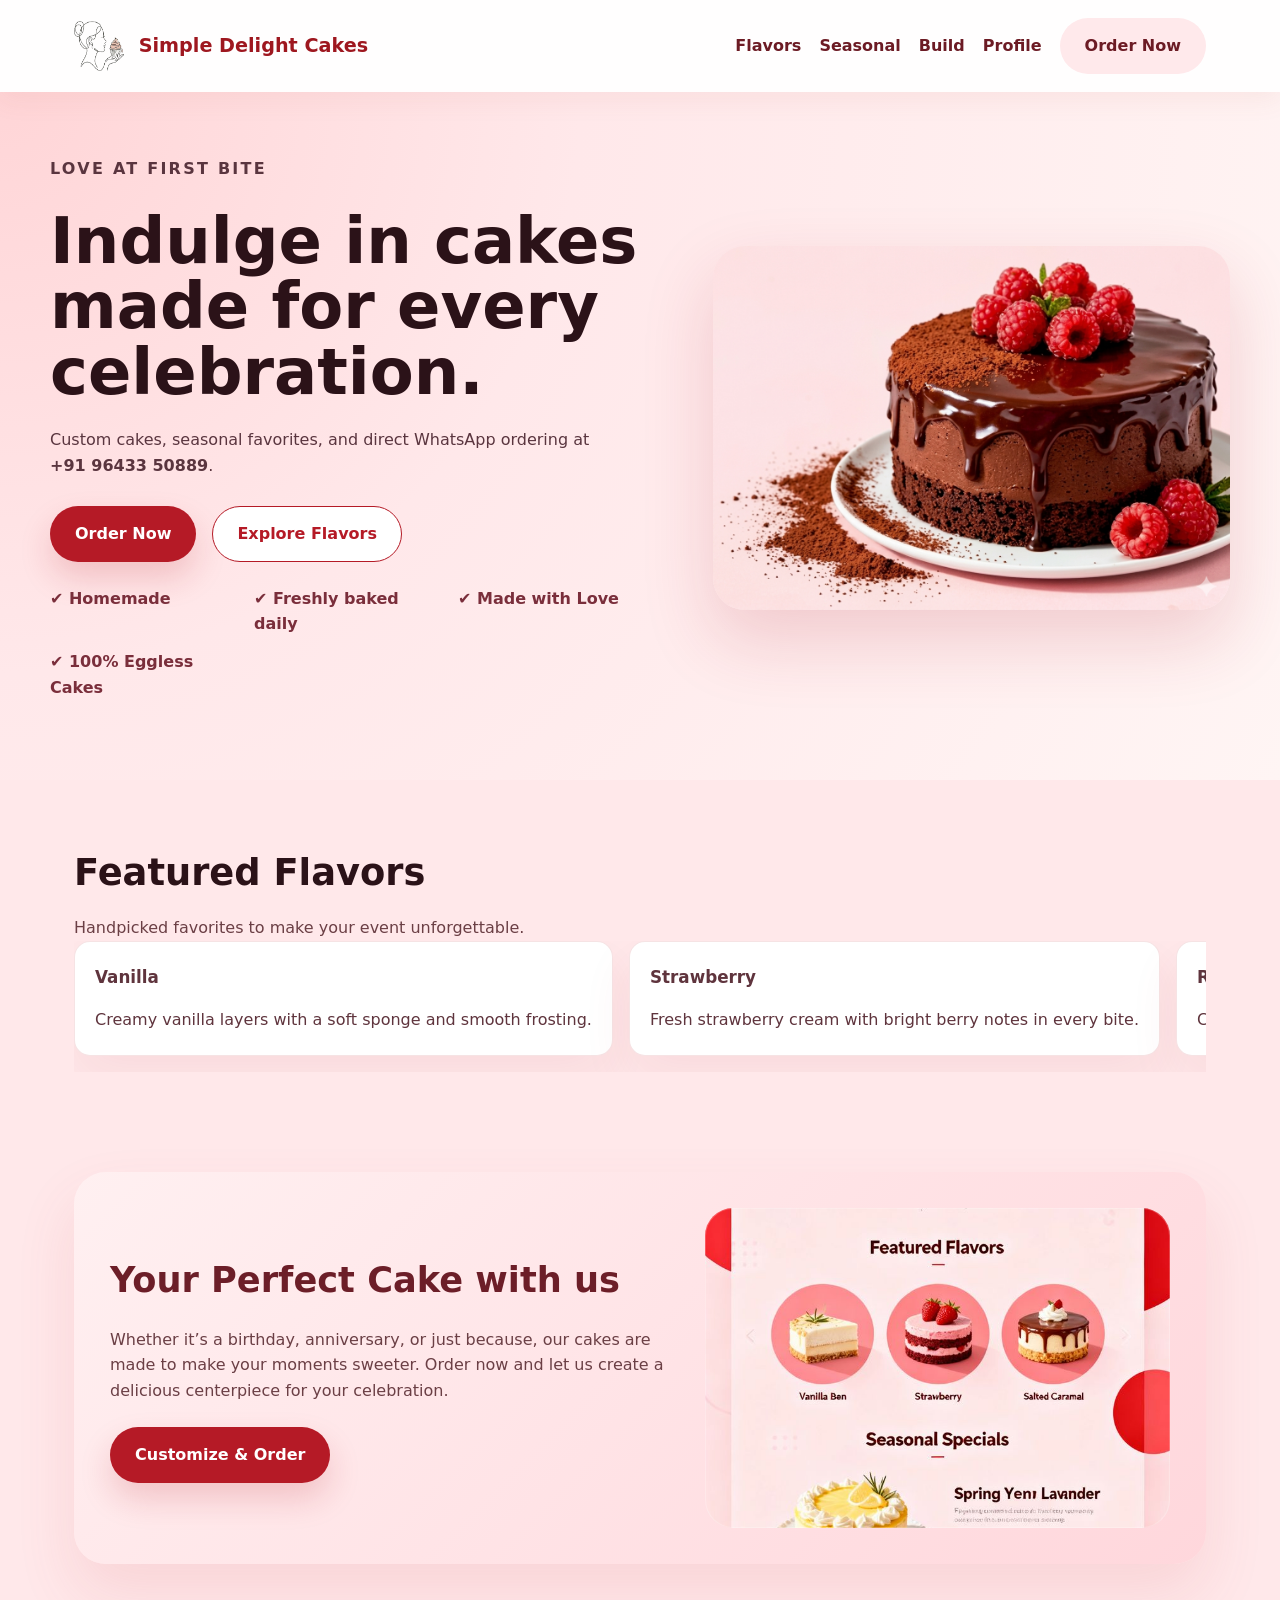
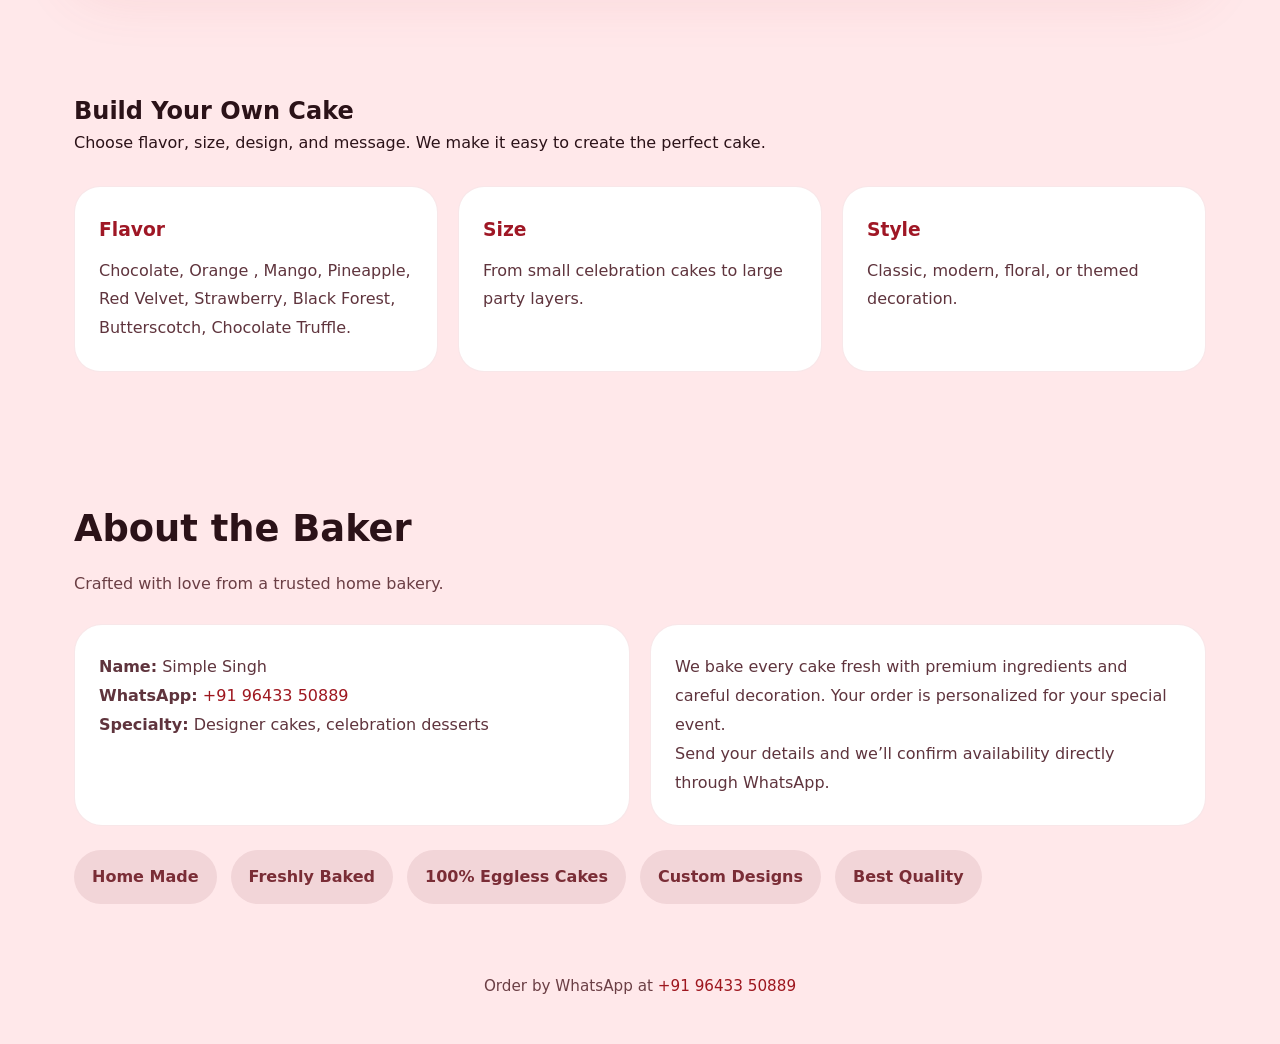
==== index.html @ 1539aa95 "Initial commit: Simple delight cake project" ====
<!doctype html>
<html lang="en">
  <head>
    <meta charset="UTF-8" />
    <meta name="viewport" content="width=device-width, initial-scale=1.0" />
    <title>Simple Delight Cake</title>
    <link rel="stylesheet" href="styles.css" />
  </head>
  <body>
    <header class="site-header">
      <div class="header-inner">
        <a class="logo" href="index.html">
          <img
            src="Logo_1.png"
            alt="Simple Delight Cakes logo"
            style="
              width: 50px;
              height: 50px;
              margin-right: 8px;
              vertical-align: middle;
            "
          />
          Simple Delight Cakes
        </a>
        <button class="hamburger" id="hamburgerBtn">
          <span></span>
          <span></span>
          <span></span>
        </button>
        <nav class="nav-links" id="navLinks">
          <a href="#flavors">Flavors</a>
          <a href="#specials">Seasonal</a>
          <a href="#build">Build</a>
          <a href="#profile">Profile</a>
          <a class="button tertiary" href="order.html">Order Now</a>
        </nav>
      </div>
    </header>

    <main>
      <section class="hero">
        <div class="hero-grid">
          <div class="hero-copy">
            <p class="eyebrow">Love at first bite</p>
            <h1>Indulge in cakes made for every celebration.</h1>
            <p>
              Custom cakes, seasonal favorites, and direct WhatsApp ordering at
              <strong>+91 96433 50889</strong>.
            </p>
            <div class="hero-actions">
              <a class="button primary" href="order.html">Order Now</a>
              <a class="button secondary" href="#flavors">Explore Flavors</a>
            </div>
            <div class="hero-notes">
              <span>✔ Homemade</span>
              <span>✔ Freshly baked daily</span>
              <span>✔ Made with Love</span>
              <span>✔ 100% Eggless Cakes</span>
            </div>
          </div>
          <div class="hero-image">
            <img src="Cake_1.png" alt="Chocolate cake with raspberries" />
          </div>
        </div>
      </section>

<section id="flavors" class="section featured">
  <div class="section-heading">
    <h2>Featured Flavors</h2>
    <p>Handpicked favorites to make your event unforgettable.</p>
  </div>

  <div class="carousel-wrapper">
    <div class="carousel-track" id="carouselTrack">
      <article class="feature-card">
        <p class="feature-title">Vanilla</p>
        <p>Creamy vanilla layers with a soft sponge and smooth frosting.</p>
      </article>
      <article class="feature-card">
        <p class="feature-title">Strawberry</p>
        <p>Fresh strawberry cream with bright berry notes in every bite.</p>
      </article>
      <article class="feature-card">
        <p class="feature-title">Red Velvet</p>
        <p>Classic red velvet cake with rich cream cheese frosting and velvety texture.</p>
      </article>
      <article class="feature-card">
        <p class="feature-title">Chocolate</p>
        <p>Rich dark chocolate sponge with silky ganache and cocoa cream.</p>
      </article>
    </div>

    <!-- Dot indicators -->
    <div class="carousel-dots" id="carouselDots"></div>
  </div>
</section>

      <section id="specials" class="section special-highlight">
        <div class="special-card">
          <div class="special-copy">
            
            <h2>Your Perfect Cake with us</h2>
            <p>
                Whether it’s a birthday, anniversary, or just because, our cakes
                are made to make your moments sweeter. Order now and let us
                create a delicious centerpiece for your celebration.
            </p>
            <a class="button primary" href="order.html">Customize & Order</a>
          </div>
          <div class="special-image"></div>
        </div>
      </section>

      <section id="build" class="section build-section">
        <div class="build-copy">
          <h2>Build Your Own Cake</h2>
          <p>
            Choose flavor, size, design, and message. We make it easy to create
            the perfect cake.
          </p>
        </div>
        <div class="build-grid">
          <div class="build-card">
            <h3>Flavor</h3>
            <p>
              Chocolate, Orange , Mango, Pineapple, Red Velvet, Strawberry,
              Black Forest, Butterscotch, Chocolate Truffle.
            </p>
          </div>
          <div class="build-card">
            <h3>Size</h3>
            <p>From small celebration cakes to large party layers.</p>
          </div>
          <div class="build-card">
            <h3>Style</h3>
            <p>Classic, modern, floral, or themed decoration.</p>
          </div>
        </div>
      </section>

      <section id="profile" class="section profile-section">
        <div class="section-heading">
          <h2>About the Baker</h2>
          <p>Crafted with love from a trusted home bakery.</p>
        </div>
        <div class="profile-grid">
          <div class="profile-card">
            <p><strong>Name:</strong> Simple Singh</p>
            <p>
              <strong>WhatsApp:</strong>
              <a
                href="https://wa.me/919643350889"
                target="_blank"
                rel="noreferrer"
                >+91 96433 50889</a
              >
            </p>
            <p>
              <strong>Specialty:</strong> Designer cakes, celebration desserts
            </p>
          </div>
          <div class="profile-card">
            <p>
              We bake every cake fresh with premium ingredients and careful
              decoration. Your order is personalized for your special event.
            </p>
            <p>
              Send your details and we’ll confirm availability directly through
              WhatsApp.
            </p>
          </div>
        </div>
        <div class="rating-row" , style="margin-top: 24px">
          <div class="rating-pill">Home Made</div>
          <div class="rating-pill">Freshly Baked</div>
          <div class="rating-pill">100% Eggless Cakes</div>
          <div class="rating-pill">Custom Designs</div>
          <div class="rating-pill">Best Quality</div>
        </div>
      </section>
    </main>

    <footer class="footer">
      <p>
        Order by WhatsApp at
        <a href="https://wa.me/919643350889" target="_blank" rel="noreferrer"
          >+91 96433 50889</a
        >
      </p>
    </footer>

    <script>
      const hamburgerBtn = document.getElementById('hamburgerBtn');
      const navLinks = document.getElementById('navLinks');

      hamburgerBtn.addEventListener('click', () => {
        hamburgerBtn.classList.toggle('active');
        navLinks.classList.toggle('active');
      });

      // Close menu when a link is clicked
      navLinks.querySelectorAll('a').forEach(link => {
        link.addEventListener('click', () => {
          hamburgerBtn.classList.remove('active');
          navLinks.classList.remove('active');
        });
      });
    </script>
  </body>
</html>
---- styles.css ----
* {
  box-sizing: border-box;
  margin: 0;
  padding: 0;
}

body {
  font-family: Inter, system-ui, sans-serif;
  line-height: 1.6;
  color: #2b1218;
  background: #ffe8ea;
}

a {
  color: #9e171f;
  text-decoration: none;
}

button,
input,
select,
textarea {
  font-family: inherit;
}

.site-header {
  position: sticky;
  top: 0;
  z-index: 20;
  background: rgba(255, 255, 255, 0.95);
  backdrop-filter: blur(12px);
  box-shadow: 0 8px 24px rgba(184, 88, 74, 0.08);
}

.site-header.alt {
  background: #fff4f2;
  box-shadow: 0 8px 24px rgba(188, 105, 95, 0.08);
}

.header-inner {
  max-width: 1180px;
  margin: 0 auto;
  padding: 18px 24px;
  display: flex;
  align-items: center;
  justify-content: space-between;
  gap: 16px;
}

.logo {
  font-size: 1.2rem;
  font-weight: 800;
  color: #9e171f;
}

.nav-links {
  display: flex;
  flex-wrap: wrap;
  align-items: center;
  gap: 18px;
}

.nav-links a {
  color: #6c1b24;
  font-weight: 600;
}

.hamburger {
  display: none;
  flex-direction: column;
  background: none;
  border: none;
  cursor: pointer;
  padding: 6px;
  gap: 5px;
}

.hamburger span {
  width: 28px;
  height: 3px;
  background: #9e171f;
  border-radius: 2px;
  transition: all 0.3s ease;
}

.hamburger.active span:nth-child(1) {
  transform: rotate(45deg) translate(10px, 10px);
}

.hamburger.active span:nth-child(2) {
  opacity: 0;
}

.hamburger.active span:nth-child(3) {
  transform: rotate(-45deg) translate(7px, -7px);
}

.button {
  display: inline-flex;
  align-items: center;
  justify-content: center;
  padding: 14px 24px;
  border-radius: 999px;
  border: 1px solid transparent;
  font-weight: 700;
  transition: transform 0.2s ease, box-shadow 0.2s ease, background 0.2s ease;
}

.button:hover {
  transform: translateY(-1px);
}

.primary {
  background: #b51a26;
  color: #fff;
  box-shadow: 0 16px 32px rgba(181, 26, 38, 0.18);
}

.secondary {
  background: #fff;
  color: #b51a26;
  border-color: #b51a26;
}

.tertiary {
  background: #ffe9eb;
  color: #b51a26;
}

.hero {
  padding: 64px 24px 80px;
  background: radial-gradient(circle at top left, #ffd5d7 0%, #ffe8ea 40%, #fff5f4 100%);
}

.hero-grid {
  max-width: 1180px;
  margin: 0 auto;
  display: grid;
  grid-template-columns: 1.1fr 0.9fr;
  align-items: center;
  gap: 32px;
}

.hero-copy {
  max-width: 600px;
}

.eyebrow {
  color: #c72531;
  font-weight: 700;
  letter-spacing: 0.14em;
  text-transform: uppercase;
  margin-bottom: 18px;
}

.hero h1 {
  font-size: clamp(2.8rem, 5vw, 4.4rem);
  line-height: 1.02;
  margin-bottom: 22px;
}

.hero p {
  color: #5a353f;
  margin-bottom: 28px;
  max-width: 580px;
}

.hero-actions {
  display: flex;
  flex-wrap: wrap;
  gap: 16px;
  margin-bottom: 24px;
}

.hero-notes {
  display: grid;
  grid-template-columns: repeat(3, minmax(0, 1fr));
  gap: 12px;
  color: #7a2e3b;
  font-weight: 600;
}

.hero-image {
  display: flex;
  justify-content: center;
  align-items: center;
}

.hero-image img {
  width: 100%;
  max-width: 560px;
  border-radius: 32px;
  box-shadow: 0 30px 70px rgba(177, 40, 57, 0.18);
}

.section {
  padding: 64px 24px;
  max-width: 1180px;
  margin: 0 auto;
}

.section-heading h2 {
  font-size: 2.3rem;
  margin-bottom: 12px;
}

.section-heading p {
  color: #6b3f45;
  max-width: 720px;
}

.featured-grid,
.build-grid,
.profile-grid,
.order-grid {
  display: grid;
  gap: 20px;
}

.featured-grid {
  grid-template-columns: repeat(3, minmax(220px, 1fr));
  margin-top: 32px;
}

.feature-card {
  background: #fff;
  padding: 28px 24px;
  border-radius: 28px;
  border: 1px solid rgba(181, 26, 38, 0.12);
  box-shadow: 0 22px 50px rgba(173, 68, 78, 0.08);
}

.feature-title {
  display: inline-flex;
  font-size: 1.05rem;
  font-weight: 800;
  margin-bottom: 14px;
  color: #9d1727;
}

.feature-card p {
  color: #5f343d;
  line-height: 1.8;
}

.special-highlight {
  padding-top: 36px;
}

.special-card {
  display: grid;
  grid-template-columns: 1.1fr 0.9fr;
  gap: 26px;
  align-items: center;
  background: linear-gradient(135deg, #fff0f1 0%, #ffd7dc 100%);
  padding: 36px;
  border-radius: 32px;
  box-shadow: 0 30px 60px rgba(206, 74, 84, 0.12);
}

.section-label {
  display: inline-flex;
  background: #b9242f;
  color: #fff;
  padding: 10px 16px;
  border-radius: 999px;
  font-size: 0.88rem;
  font-weight: 700;
  margin-bottom: 18px;
}

.special-card h2 {
  font-size: 2.2rem;
  margin-bottom: 18px;
  color: #6c1e28;
}

.special-card p {
  max-width: 560px;
  color: #6b3f45;
  margin-bottom: 24px;
}

.special-meta {
  display: flex;
  flex-wrap: wrap;
  gap: 12px;
  margin-bottom: 28px;
  color: #7b2e39;
  font-weight: 600;
}

.special-image {
  min-height: 320px;
  border-radius: 28px;
  background: url('Cake_theme.jpeg') center/cover no-repeat;
  box-shadow: inset 0 0 0 1px rgba(255,255,255,0.22);
}

.build-copy {
  margin-bottom: 30px;
}

.build-grid {
  grid-template-columns: repeat(3, minmax(220px, 1fr));
}

.build-card {
  background: #fff;
  border-radius: 26px;
  padding: 28px 24px;
  border: 1px solid rgba(181, 26, 38, 0.1);
}

.build-card h3 {
  margin-bottom: 12px;
  color: #9f1725;
}

.build-card p {
  color: #5f343d;
  line-height: 1.8;
}

.profile-section {
  padding-bottom: 44px;
}

.profile-grid {
  grid-template-columns: repeat(2, minmax(240px, 1fr));
  margin-top: 28px;
}

.profile-card {
  background: #fff;
  border-radius: 28px;
  padding: 28px 24px;
  border: 1px solid rgba(181, 26, 38, 0.1);
}

.profile-card p {
  color: #5f343d;
  line-height: 1.8;
}

.rating-row {
  display: flex;
  flex-wrap: wrap;
  gap: 14px;
  margin-top: 24px;
}

.rating-pill {
  background: #f2d5d8;
  color: #7a2d36;
  padding: 14px 18px;
  border-radius: 999px;
  font-weight: 700;
}

.order-page {
  padding: 40px 24px 80px;
  max-width: 1180px;
  margin: 0 auto;
}

.order-hero {
  background: linear-gradient(135deg, #ffe8ea 0%, #fff8f6 100%);
  border-radius: 32px;
  padding: 44px 32px;
  margin-bottom: 32px;
  box-shadow: 0 24px 60px rgba(183, 92, 87, 0.09);
}

.order-hero-copy h1 {
  font-size: clamp(2rem, 4vw, 3rem);
  margin-bottom: 18px;
}

.order-hero-copy p {
  color: #6b3f45;
  max-width: 720px;
}

.order-grid {
  grid-template-columns: 1.5fr 0.9fr;
  gap: 24px;
}

.order-form-card,
.order-grid
.summary-card {
  background: #fff;
  border-radius: 28px;
  padding: 32px;
  box-shadow: 0 28px 60px rgba(183, 92, 87, 0.1);
  
  gap: 24px;
}

.order-form-card {
  display: flex;
  flex-direction: column;
}

.order-form-card form {
  width: 100%;
}

.summary-card h2,
.summary-card h3 {
  color: #8d171f;
  margin-bottom: 16px;
}

.summary-card p,
.summary-card ul {
  color: #5f343d;
  line-height: 1.8;
}

.summary-card ul {
  list-style: disc;
  padding-left: 18px;
  margin-top: 14px;
}

label {
  display: block;
  margin-bottom: 18px;
  color: #4a272e;
  font-weight: 700;
}

input,
select,
textarea {
  width: 100%;
  border: 1px solid #dfc7c8;
  border-radius: 18px;
  padding: 14px 16px;
  margin-top: 10px;
  font-size: 1rem;
  color: #2b1218;
  background: #fff;
}

textarea {
  resize: vertical;
}

.helper-text {
  margin-top: 18px;
  color: #7d4b52;
}

.footer {
  text-align: center;
  padding: 26px 24px 46px;
  color: #6b3f45;
  font-size: 0.95rem;
}

@media (max-width: 980px) {
  .hero-grid,
  .special-card,
  .order-grid,
  .featured-grid,
  .build-grid,
  .profile-grid {
    grid-template-columns: 1fr;
  }

  .hero-notes {
    grid-template-columns: 1fr;
  }
}

@media (max-width: 768px) {
  .hamburger {
    display: flex;
  }

  .nav-links {
    position: absolute;
    top: 100%;
    left: 0;
    right: 0;
    background: rgba(255, 255, 255, 0.98);
    backdrop-filter: blur(12px);
    flex-direction: column;
    gap: 0;
    max-height: 0;
    overflow: hidden;
    transition: max-height 0.3s ease;
    padding: 0;
    box-shadow: 0 8px 24px rgba(184, 88, 74, 0.12);
  }

  .nav-links.active {
    max-height: 500px;
    padding: 16px 0;
  }

  .nav-links a {
    display: block;
    padding: 14px 24px;
    border-bottom: 1px solid #f0e6e4;
  }

  .nav-links a:last-child {
    border-bottom: none;
  }

  .nav-links .button {
    margin: 12px 16px;
    width: calc(100% - 32px);
  }
}

@media (max-width: 640px) {
  .header-inner {
    flex-direction: row;
    align-items: center;
    justify-content: space-between;
  }

  .logo {
    font-size: 1rem;
  }

  .logo img {
    width: 40px !important;
    height: 40px !important;
    margin-right: 6px !important;
  }

  .hero h1 {
    font-size: 2.6rem;
  }

  .hero-actions {
    flex-direction: column;
  }

  .order-form-card,
  .summary-card {
    padding: 24px;
  }
}

/* In styles.css */
.carousel-wrapper {
  overflow: hidden;
  position: relative;
  width: 100%;        
}

.carousel-track {
  display: flex;
  transition: transform 0.5s ease;
  gap: 16px;
  will-change: transform;
}

.feature-card {
  min-width: calc(100% / 3 - 11px);
  flex-shrink: 0;
  background: #fff;
  border-radius: 16px;
  padding: 20px;
  box-sizing: border-box;  /* add this — prevents padding from overflowing */
  word-wrap: break-word;   /* add this — forces text to wrap */
  overflow-wrap: break-word;
}

/* Show 1 card on mobile */
@media (max-width: 640px) {
  .feature-card {
    min-width: 100%;
    max-width: 100%;

  }
}

/* Show 2 cards on tablet */
@media (min-width: 641px) and (max-width: 1024px) {
  .feature-card {
    min-width: calc(50% - 8px);
  }
}

.carousel-dots {
  display: flex;
  justify-content: center;
  gap: 8px;
  margin-top: 16px;
}

.carousel-dots .dot {
  width: 8px;
  height: 8px;
  border-radius: 50%;
  background: #ddd;
  cursor: pointer;
  transition: background 0.3s;
}

.carousel-dots .dot.active {
  background: #8b1a1a; /* match your brand color */
}
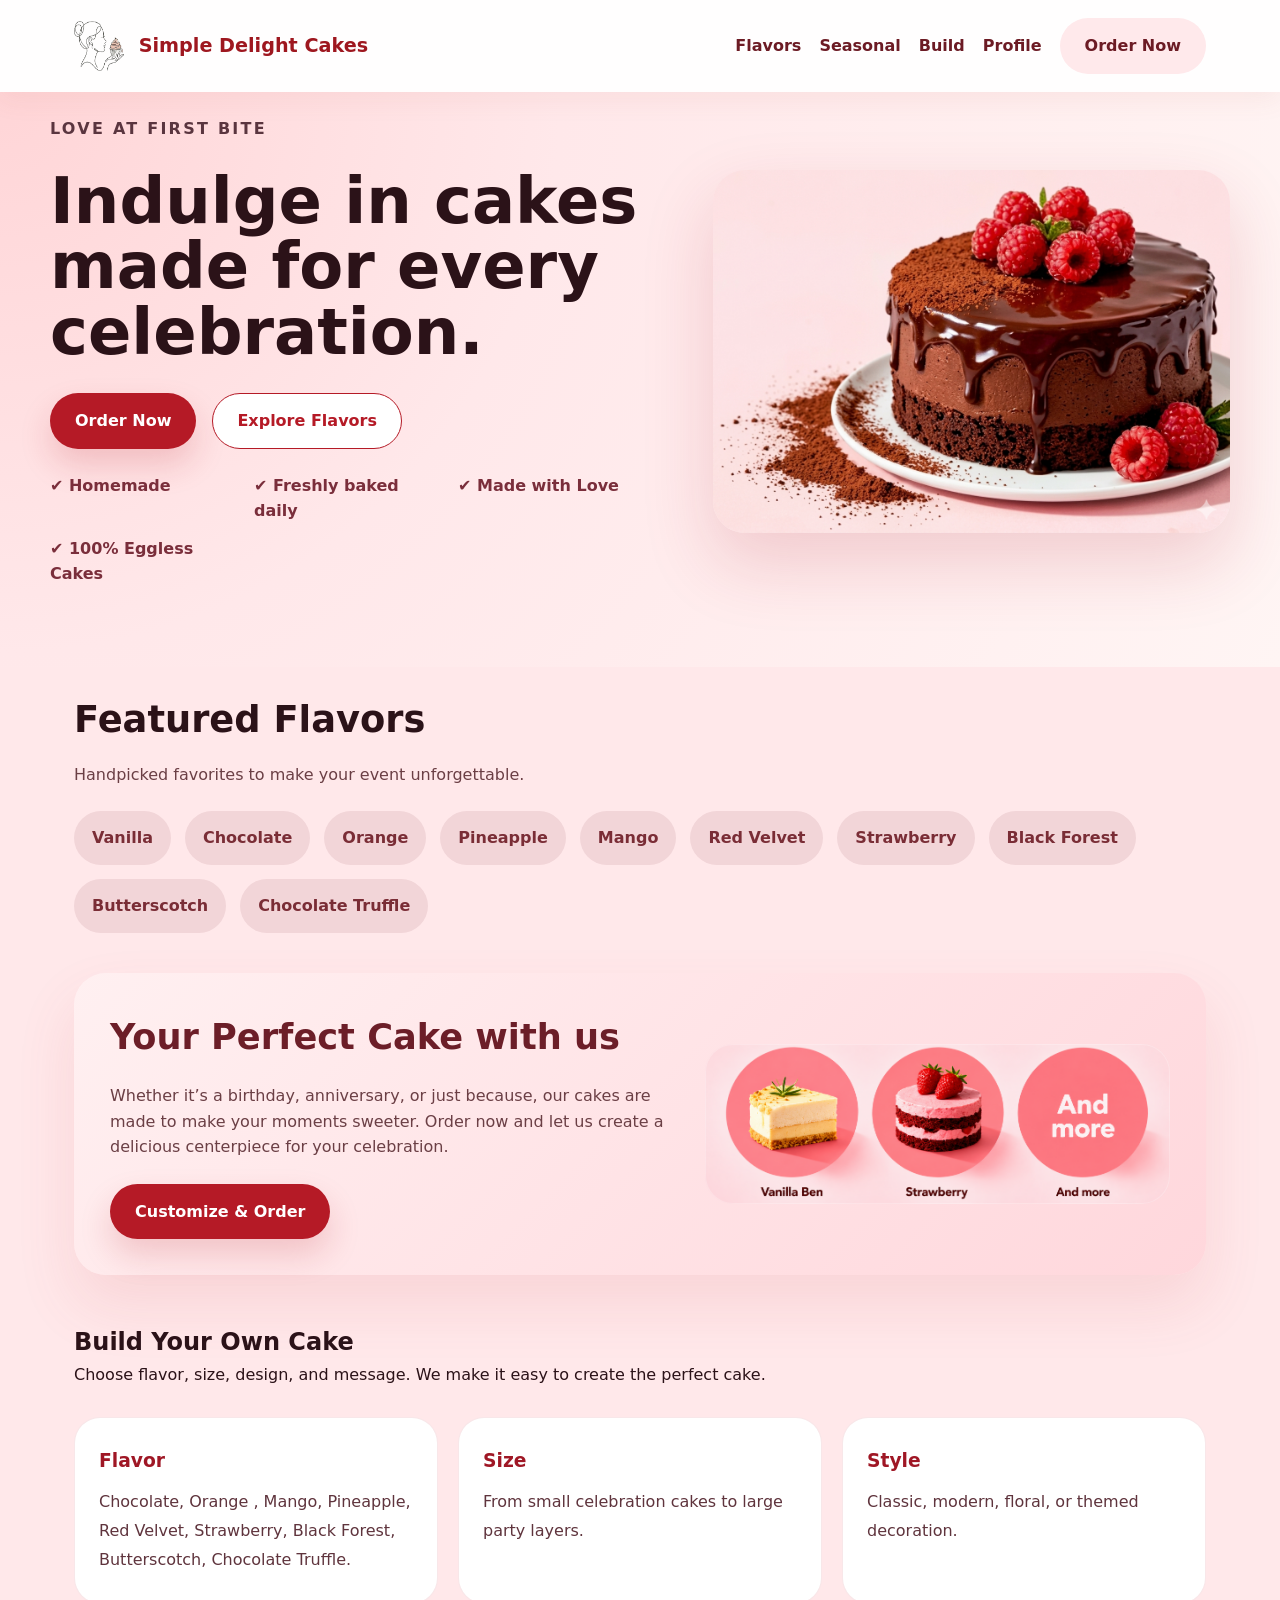
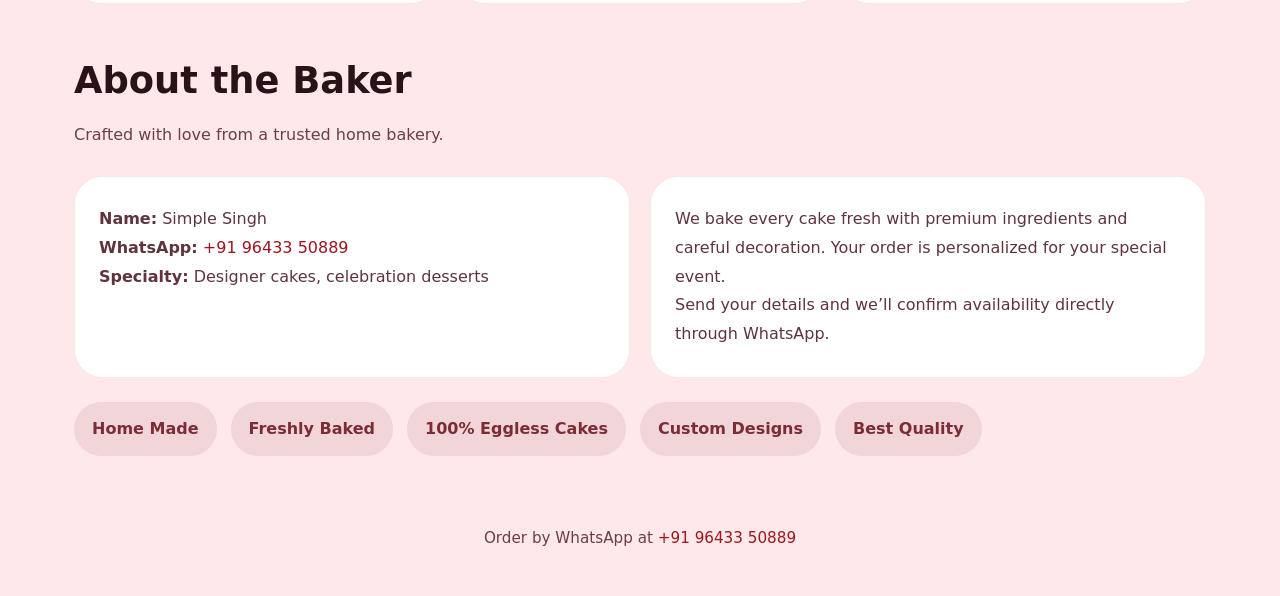
==== commit dd32bb29: "Update order page validation, WhatsApp integration, and delivery picker" ====
--- a/index.html
+++ b/index.html
@@ -44,8 +44,7 @@
             <p class="eyebrow">Love at first bite</p>
             <h1>Indulge in cakes made for every celebration.</h1>
             <p>
-              Custom cakes, seasonal favorites, and direct WhatsApp ordering at
-              <strong>+91 96433 50889</strong>.
+
             </p>
             <div class="hero-actions">
               <a class="button primary" href="order.html">Order Now</a>
@@ -70,29 +69,19 @@
     <p>Handpicked favorites to make your event unforgettable.</p>
   </div>
 
-  <div class="carousel-wrapper">
-    <div class="carousel-track" id="carouselTrack">
-      <article class="feature-card">
-        <p class="feature-title">Vanilla</p>
-        <p>Creamy vanilla layers with a soft sponge and smooth frosting.</p>
-      </article>
-      <article class="feature-card">
-        <p class="feature-title">Strawberry</p>
-        <p>Fresh strawberry cream with bright berry notes in every bite.</p>
-      </article>
-      <article class="feature-card">
-        <p class="feature-title">Red Velvet</p>
-        <p>Classic red velvet cake with rich cream cheese frosting and velvety texture.</p>
-      </article>
-      <article class="feature-card">
-        <p class="feature-title">Chocolate</p>
-        <p>Rich dark chocolate sponge with silky ganache and cocoa cream.</p>
-      </article>
-    </div>
-
-    <!-- Dot indicators -->
-    <div class="carousel-dots" id="carouselDots"></div>
-  </div>
+  <div class="rating-row" , style="margin-top: 24px">
+          <div class="rating-pill">Vanilla</div>
+          <div class="rating-pill">Chocolate</div>
+          <div class="rating-pill">Orange</div>
+          <div class="rating-pill">Pineapple</div>
+          <div class="rating-pill">Mango</div>
+          <div class="rating-pill">Red Velvet</div>
+          <div class="rating-pill">Strawberry</div>
+          <div class="rating-pill">Black Forest</div>
+          <div class="rating-pill">Butterscotch</div>
+          <div class="rating-pill">Chocolate Truffle</div>
+        </div>
+
 </section>
 
       <section id="specials" class="section special-highlight">
@@ -107,7 +96,8 @@
             </p>
             <a class="button primary" href="order.html">Customize & Order</a>
           </div>
-          <div class="special-image"></div>
+          
+          <div class="special-image-2"></div>
         </div>
       </section>
 
--- a/styles.css
+++ b/styles.css
@@ -116,6 +116,14 @@
   box-shadow: 0 16px 32px rgba(181, 26, 38, 0.18);
 }
 
+.whatsapp {
+  background: #25D366;
+  color: #fff;
+  box-shadow: 0 16px 32px rgba(37, 211, 102, 0.18);
+  margin: 20px auto;
+  display: block;
+}
+
 .secondary {
   background: #fff;
   color: #b51a26;
@@ -128,7 +136,7 @@
 }
 
 .hero {
-  padding: 64px 24px 80px;
+  padding: 24px 24px 80px;
   background: radial-gradient(circle at top left, #ffd5d7 0%, #ffe8ea 40%, #fff5f4 100%);
 }
 
@@ -194,7 +202,7 @@
 }
 
 .section {
-  padding: 64px 24px;
+  padding: 24px 24px;
   max-width: 1180px;
   margin: 0 auto;
 }
@@ -244,7 +252,7 @@
 }
 
 .special-highlight {
-  padding-top: 36px;
+  padding-top: 16px;
 }
 
 .special-card {
@@ -297,6 +305,13 @@
   box-shadow: inset 0 0 0 1px rgba(255,255,255,0.22);
 }
 
+.special-image-2 {
+  min-height: 160px;
+  border-radius: 28px;
+  background: url('Cake_and_more.png') center/cover no-repeat;
+  box-shadow: inset 0 0 0 1px rgba(255,255,255,0.22);
+}
+
 .build-copy {
   margin-bottom: 30px;
 }
@@ -359,7 +374,7 @@
 }
 
 .order-page {
-  padding: 40px 24px 80px;
+  padding: 40px 24px 40px;
   max-width: 1180px;
   margin: 0 auto;
 }
@@ -547,6 +562,11 @@
   .summary-card {
     padding: 24px;
   }
+
+  .button {
+    padding: 10px 16px;
+    font-size: 0.9rem;
+  }
 }
 
 /* In styles.css */
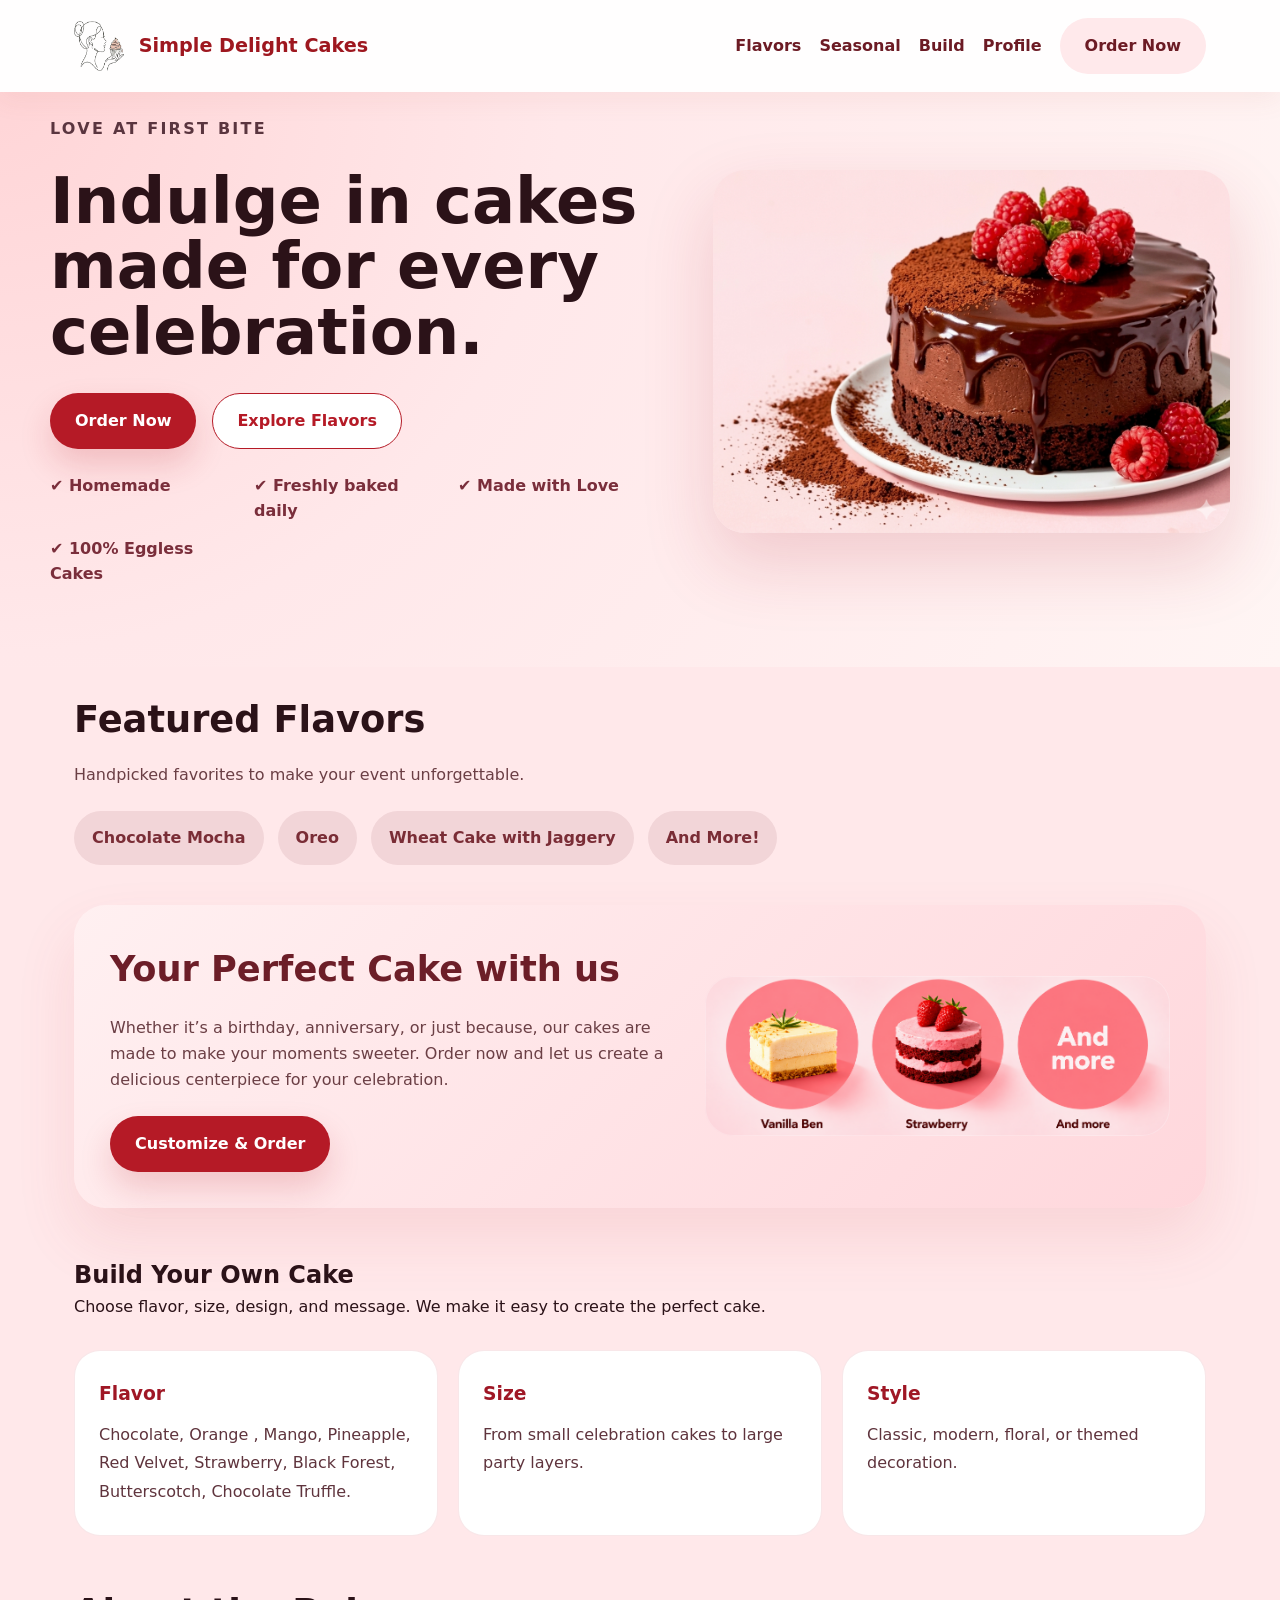
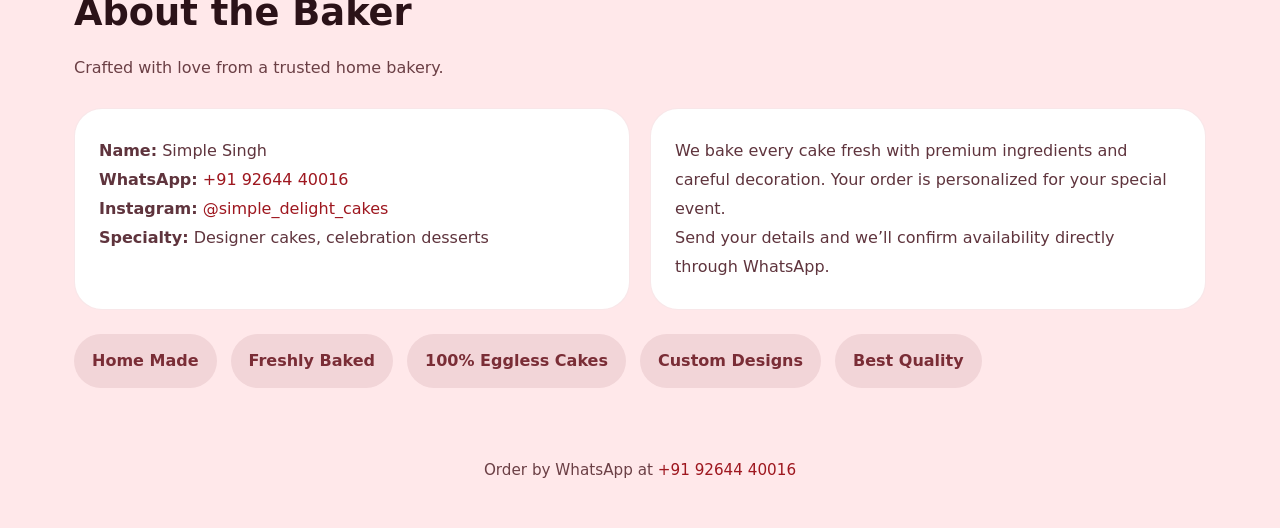
==== commit 7d3baac9: "Update contact numbers and make special-image-2 responsive" ====
--- a/index.html
+++ b/index.html
@@ -70,16 +70,20 @@
   </div>
 
   <div class="rating-row" , style="margin-top: 24px">
-          <div class="rating-pill">Vanilla</div>
-          <div class="rating-pill">Chocolate</div>
-          <div class="rating-pill">Orange</div>
-          <div class="rating-pill">Pineapple</div>
-          <div class="rating-pill">Mango</div>
-          <div class="rating-pill">Red Velvet</div>
-          <div class="rating-pill">Strawberry</div>
-          <div class="rating-pill">Black Forest</div>
-          <div class="rating-pill">Butterscotch</div>
-          <div class="rating-pill">Chocolate Truffle</div>
+          <!-- <div class="rating-pill">Vanilla</div> -->
+          <!-- <div class="rating-pill">Chocolate</div> -->
+          <!-- <div class="rating-pill">Orange</div> -->
+          <!-- <div class="rating-pill">Pineapple</div> -->
+          <!-- <div class="rating-pill">Mango</div> -->
+          <!-- <div class="rating-pill">Red Velvet</div> -->
+          <!-- <div class="rating-pill">Strawberry</div> -->
+          <!-- <div class="rating-pill">Black Forest</div> -->
+          <!-- <div class="rating-pill">Butterscotch</div> -->
+          <!-- <div class="rating-pill">Chocolate Truffle</div> -->
+          <div class="rating-pill">Chocolate Mocha</div>
+          <div class="rating-pill">Oreo</div>
+          <div class="rating-pill">Wheat Cake with Jaggery</div>
+          <div class="rating-pill">And More!</div>
         </div>
 
 </section>
@@ -139,10 +143,19 @@
             <p>
               <strong>WhatsApp:</strong>
               <a
-                href="https://wa.me/919643350889"
+                href="https://wa.me/919264440016"
                 target="_blank"
                 rel="noreferrer"
-                >+91 96433 50889</a
+                >+91 92644 40016</a
+              >
+            </p>
+             <p>
+              <strong>Instagram:</strong>
+              <a
+                href="https://www.instagram.com/simple_delight_cakes/"
+                target="_blank"
+                rel="noreferrer"
+                >@simple_delight_cakes</a
               >
             </p>
             <p>
@@ -173,8 +186,8 @@
     <footer class="footer">
       <p>
         Order by WhatsApp at
-        <a href="https://wa.me/919643350889" target="_blank" rel="noreferrer"
-          >+91 96433 50889</a
+        <a href="https://wa.me/919264440016" target="_blank" rel="noreferrer"
+          >+91 92644 40016</a
         >
       </p>
     </footer>
--- a/styles.css
+++ b/styles.css
@@ -307,9 +307,32 @@
 
 .special-image-2 {
   min-height: 160px;
+  width: 100%;
   border-radius: 28px;
   background: url('Cake_and_more.png') center/cover no-repeat;
+  background-size: cover;
   box-shadow: inset 0 0 0 1px rgba(255,255,255,0.22);
+}
+
+.special-image {
+  width: 100%;
+  background-size: cover;
+}
+
+@media (max-width: 980px) {
+  .special-image-2 {
+    min-height: 260px;
+    background-size: contain;
+    background-position: center;
+    background-repeat: no-repeat;
+  }
+}
+
+@media (max-width: 640px) {
+  .special-image,
+  .special-image-2 {
+    min-height: 240px;
+  }
 }
 
 .build-copy {
